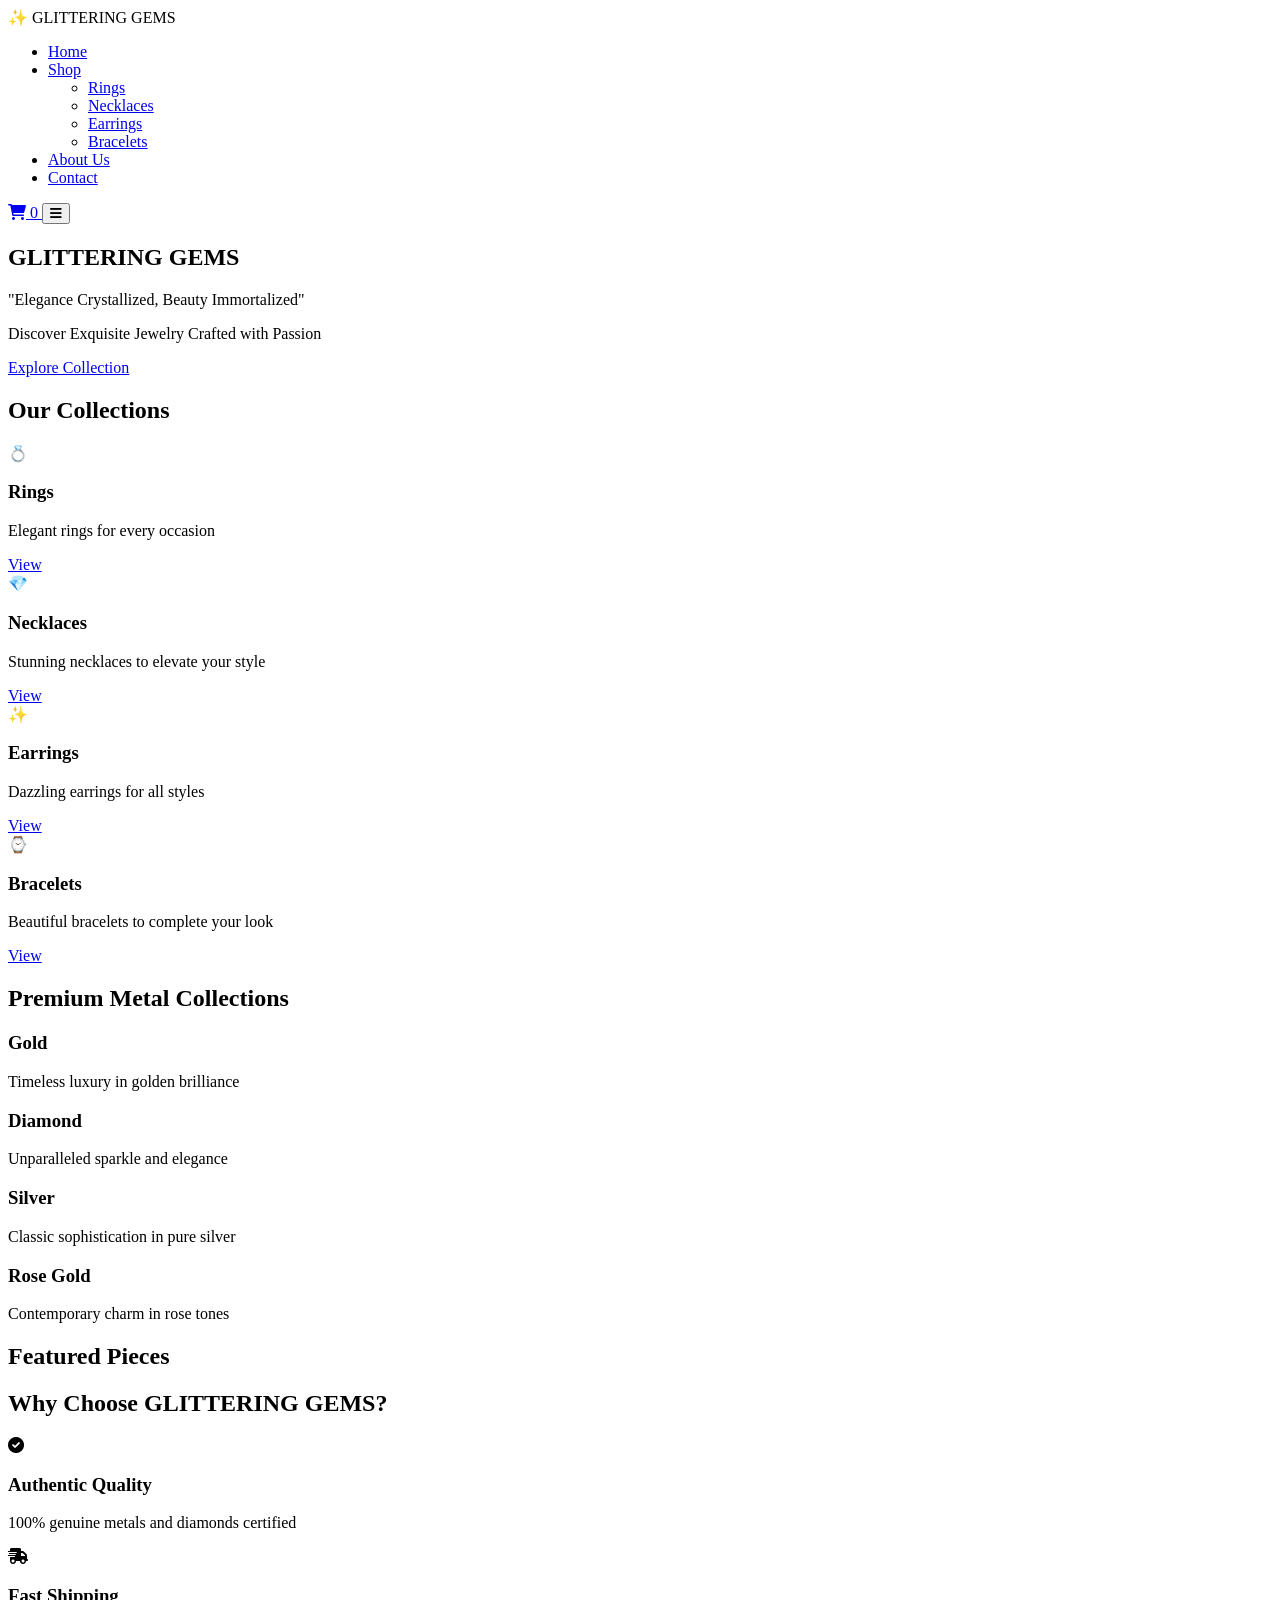
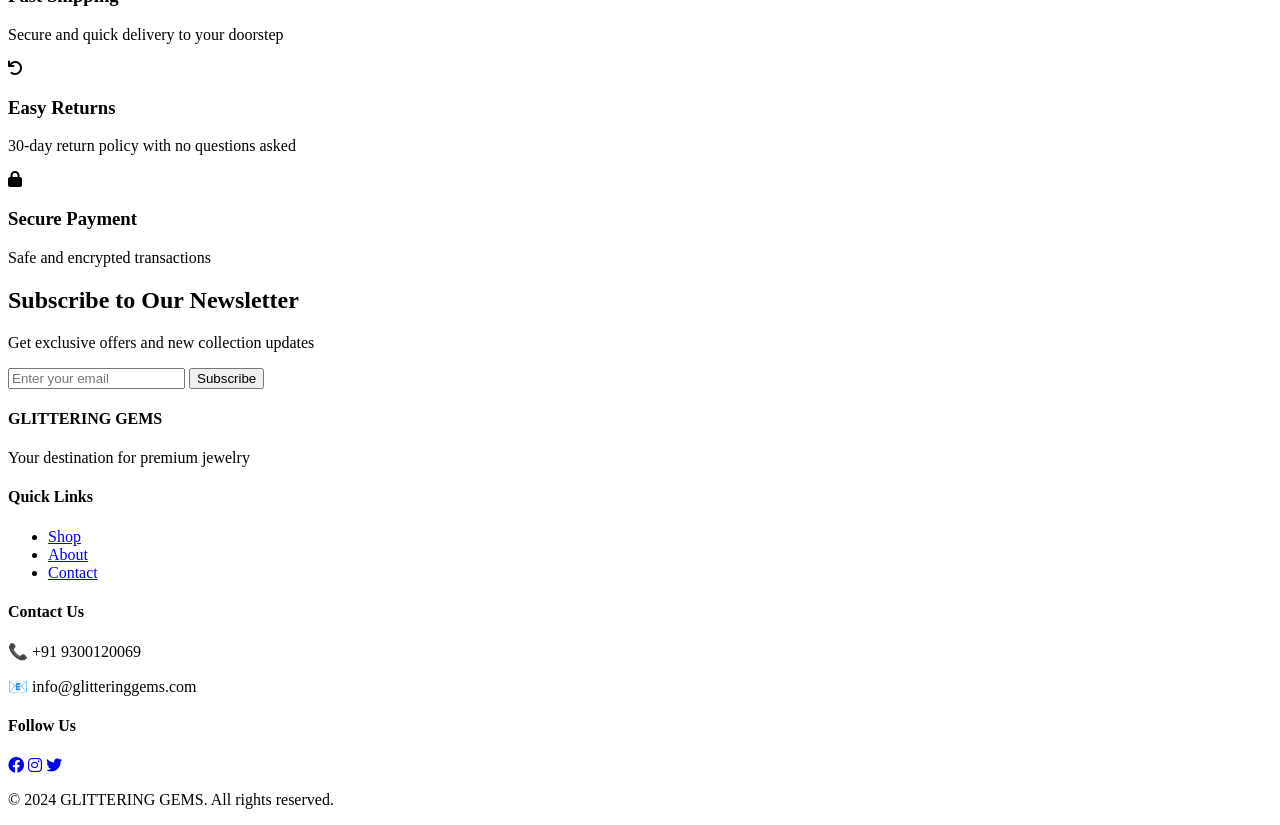
==== index.html @ 10659c9c "Create homepage with hero section and featured products" ====
<!DOCTYPE html>
<html lang="en">
<head>
    <meta charset="UTF-8">
    <meta name="viewport" content="width=device-width, initial-scale=1.0">
    <title>GLITTERING GEMS - Premium Jewelry Store</title>
    <link rel="stylesheet" href="styles.css">
    <link rel="stylesheet" href="https://cdnjs.cloudflare.com/ajax/libs/font-awesome/6.0.0/css/all.min.css">
</head>
<body>
    <!-- Navigation Bar -->
    <nav class="navbar">
        <div class="container">
            <div class="nav-wrapper">
                <div class="logo">
                    <span class="logo-icon">✨</span>
                    <span class="logo-text">GLITTERING GEMS</span>
                </div>
                <ul class="nav-menu">
                    <li><a href="index.html" class="active">Home</a></li>
                    <li class="dropdown">
                        <a href="#" class="dropdown-toggle">Shop</a>
                        <ul class="dropdown-menu">
                            <li><a href="products.html?category=rings">Rings</a></li>
                            <li><a href="products.html?category=necklaces">Necklaces</a></li>
                            <li><a href="products.html?category=earrings">Earrings</a></li>
                            <li><a href="products.html?category=bracelets">Bracelets</a></li>
                        </ul>
                    </li>
                    <li><a href="about.html">About Us</a></li>
                    <li><a href="contact.html">Contact</a></li>
                </ul>
                <div class="nav-icons">
                    <a href="cart.html" class="cart-icon">
                        <i class="fas fa-shopping-cart"></i>
                        <span class="cart-count">0</span>
                    </a>
                    <button class="menu-toggle" id="menuToggle">
                        <i class="fas fa-bars"></i>
                    </button>
                </div>
            </div>
        </div>
    </nav>

    <!-- Hero Section -->
    <section class="hero">
        <div class="hero-content">
            <h1>GLITTERING GEMS</h1>
            <p class="tagline">"Elegance Crystallized, Beauty Immortalized"</p>
            <p class="hero-description">Discover Exquisite Jewelry Crafted with Passion</p>
            <a href="products.html" class="btn btn-primary">Explore Collection</a>
        </div>
    </section>

    <!-- Categories Section -->
    <section class="categories">
        <div class="container">
            <h2>Our Collections</h2>
            <div class="category-grid">
                <div class="category-card">
                    <div class="category-icon">💍</div>
                    <h3>Rings</h3>
                    <p>Elegant rings for every occasion</p>
                    <a href="products.html?category=rings" class="btn btn-secondary">View</a>
                </div>
                <div class="category-card">
                    <div class="category-icon">💎</div>
                    <h3>Necklaces</h3>
                    <p>Stunning necklaces to elevate your style</p>
                    <a href="products.html?category=necklaces" class="btn btn-secondary">View</a>
                </div>
                <div class="category-card">
                    <div class="category-icon">✨</div>
                    <h3>Earrings</h3>
                    <p>Dazzling earrings for all styles</p>
                    <a href="products.html?category=earrings" class="btn btn-secondary">View</a>
                </div>
                <div class="category-card">
                    <div class="category-icon">⌚</div>
                    <h3>Bracelets</h3>
                    <p>Beautiful bracelets to complete your look</p>
                    <a href="products.html?category=bracelets" class="btn btn-secondary">View</a>
                </div>
            </div>
        </div>
    </section>

    <!-- Metals Section -->
    <section class="metals">
        <div class="container">
            <h2>Premium Metal Collections</h2>
            <div class="metals-grid">
                <div class="metal-card gold">
                    <h3>Gold</h3>
                    <p>Timeless luxury in golden brilliance</p>
                </div>
                <div class="metal-card diamond">
                    <h3>Diamond</h3>
                    <p>Unparalleled sparkle and elegance</p>
                </div>
                <div class="metal-card silver">
                    <h3>Silver</h3>
                    <p>Classic sophistication in pure silver</p>
                </div>
                <div class="metal-card rose-gold">
                    <h3>Rose Gold</h3>
                    <p>Contemporary charm in rose tones</p>
                </div>
            </div>
        </div>
    </section>

    <!-- Featured Products -->
    <section class="featured">
        <div class="container">
            <h2>Featured Pieces</h2>
            <div class="products-grid" id="featuredProducts">
                <!-- Will be populated by JavaScript -->
            </div>
        </div>
    </section>

    <!-- Features Section -->
    <section class="features">
        <div class="container">
            <h2>Why Choose GLITTERING GEMS?</h2>
            <div class="features-grid">
                <div class="feature-item">
                    <i class="fas fa-check-circle"></i>
                    <h3>Authentic Quality</h3>
                    <p>100% genuine metals and diamonds certified</p>
                </div>
                <div class="feature-item">
                    <i class="fas fa-shipping-fast"></i>
                    <h3>Fast Shipping</h3>
                    <p>Secure and quick delivery to your doorstep</p>
                </div>
                <div class="feature-item">
                    <i class="fas fa-undo"></i>
                    <h3>Easy Returns</h3>
                    <p>30-day return policy with no questions asked</p>
                </div>
                <div class="feature-item">
                    <i class="fas fa-lock"></i>
                    <h3>Secure Payment</h3>
                    <p>Safe and encrypted transactions</p>
                </div>
            </div>
        </div>
    </section>

    <!-- Newsletter Section -->
    <section class="newsletter">
        <div class="container">
            <h2>Subscribe to Our Newsletter</h2>
            <p>Get exclusive offers and new collection updates</p>
            <form class="newsletter-form" id="newsletterForm">
                <input type="email" placeholder="Enter your email" required>
                <button type="submit" class="btn btn-primary">Subscribe</button>
            </form>
        </div>
    </section>

    <!-- Footer -->
    <footer class="footer">
        <div class="container">
            <div class="footer-content">
                <div class="footer-section">
                    <h4>GLITTERING GEMS</h4>
                    <p>Your destination for premium jewelry</p>
                </div>
                <div class="footer-section">
                    <h4>Quick Links</h4>
                    <ul>
                        <li><a href="products.html">Shop</a></li>
                        <li><a href="about.html">About</a></li>
                        <li><a href="contact.html">Contact</a></li>
                    </ul>
                </div>
                <div class="footer-section">
                    <h4>Contact Us</h4>
                    <p>📞 +91 9300120069</p>
                    <p>📧 info@glitteringgems.com</p>
                </div>
                <div class="footer-section">
                    <h4>Follow Us</h4>
                    <div class="social-links">
                        <a href="#"><i class="fab fa-facebook"></i></a>
                        <a href="#"><i class="fab fa-instagram"></i></a>
                        <a href="#"><i class="fab fa-twitter"></i></a>
                    </div>
                </div>
            </div>
            <div class="footer-bottom">
                <p>&copy; 2024 GLITTERING GEMS. All rights reserved.</p>
            </div>
        </div>
    </footer>

    <script src="script.js"></script>
</body>
</html>
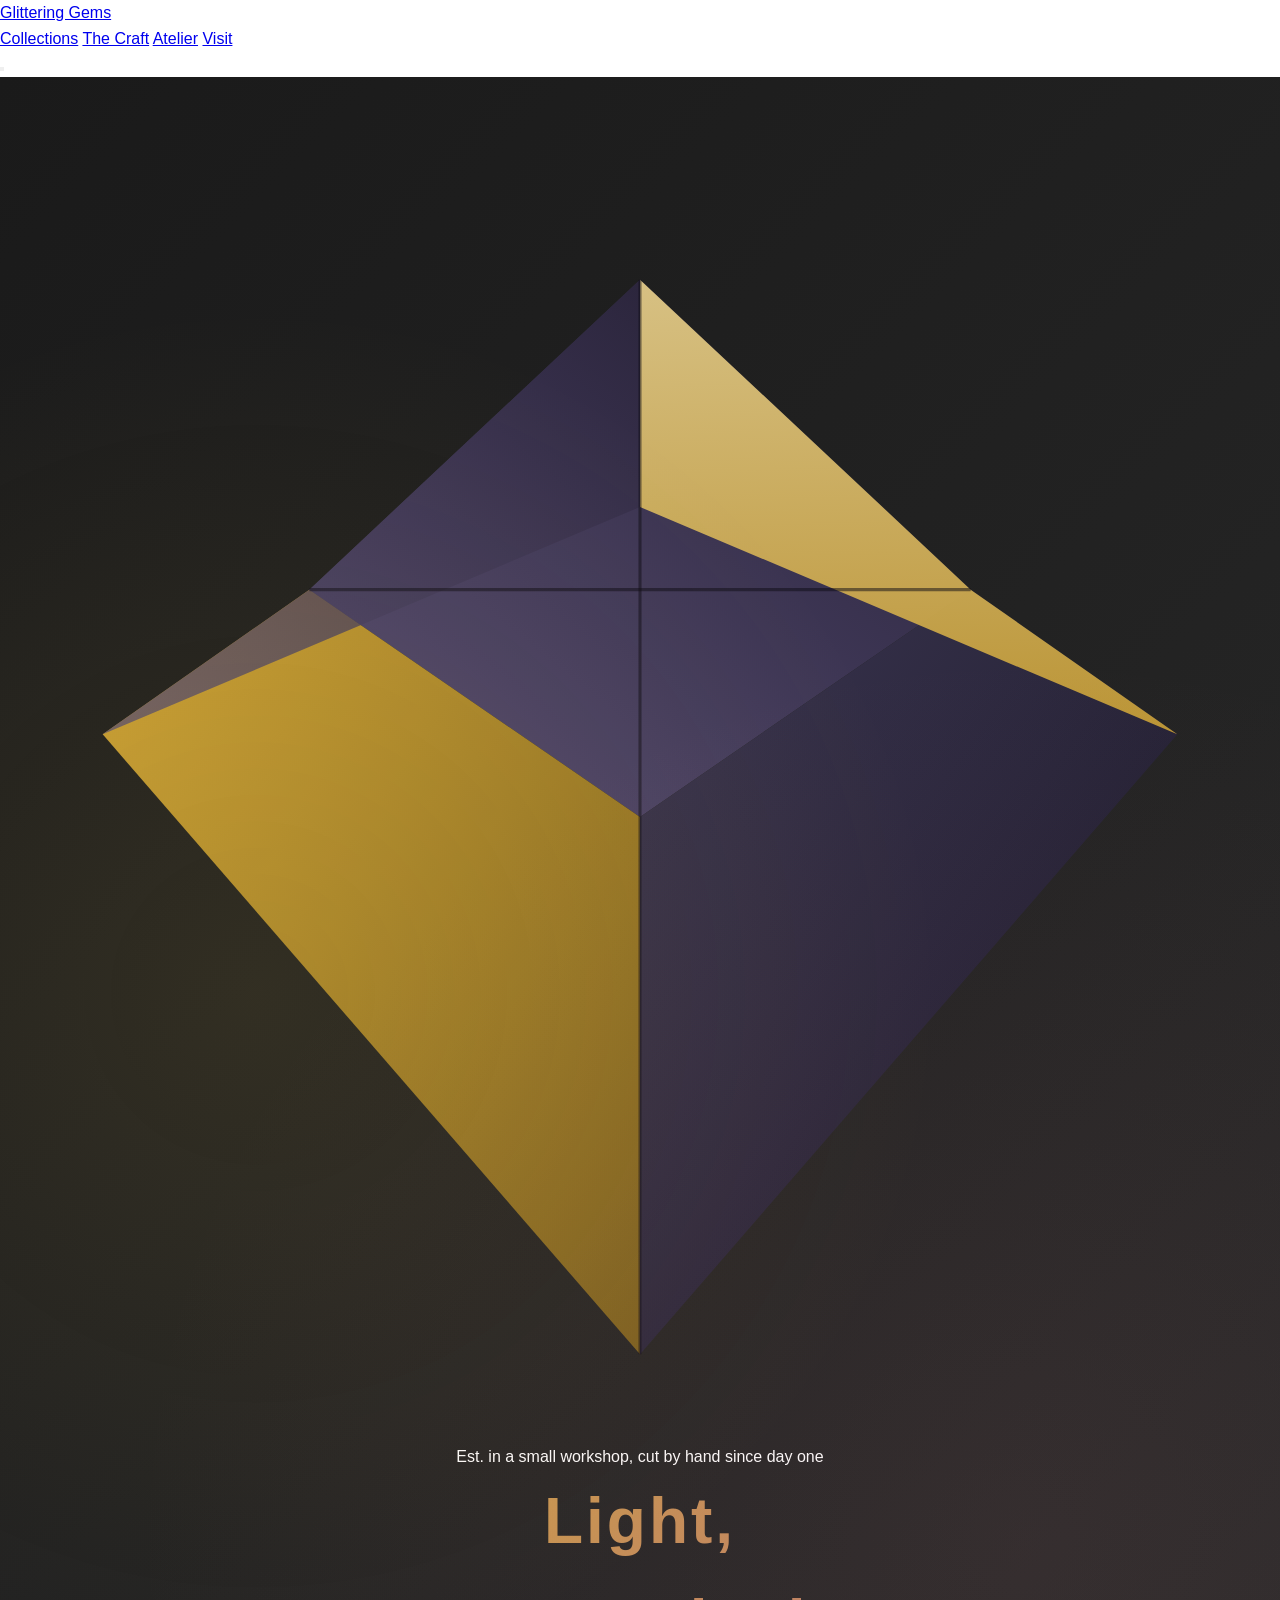
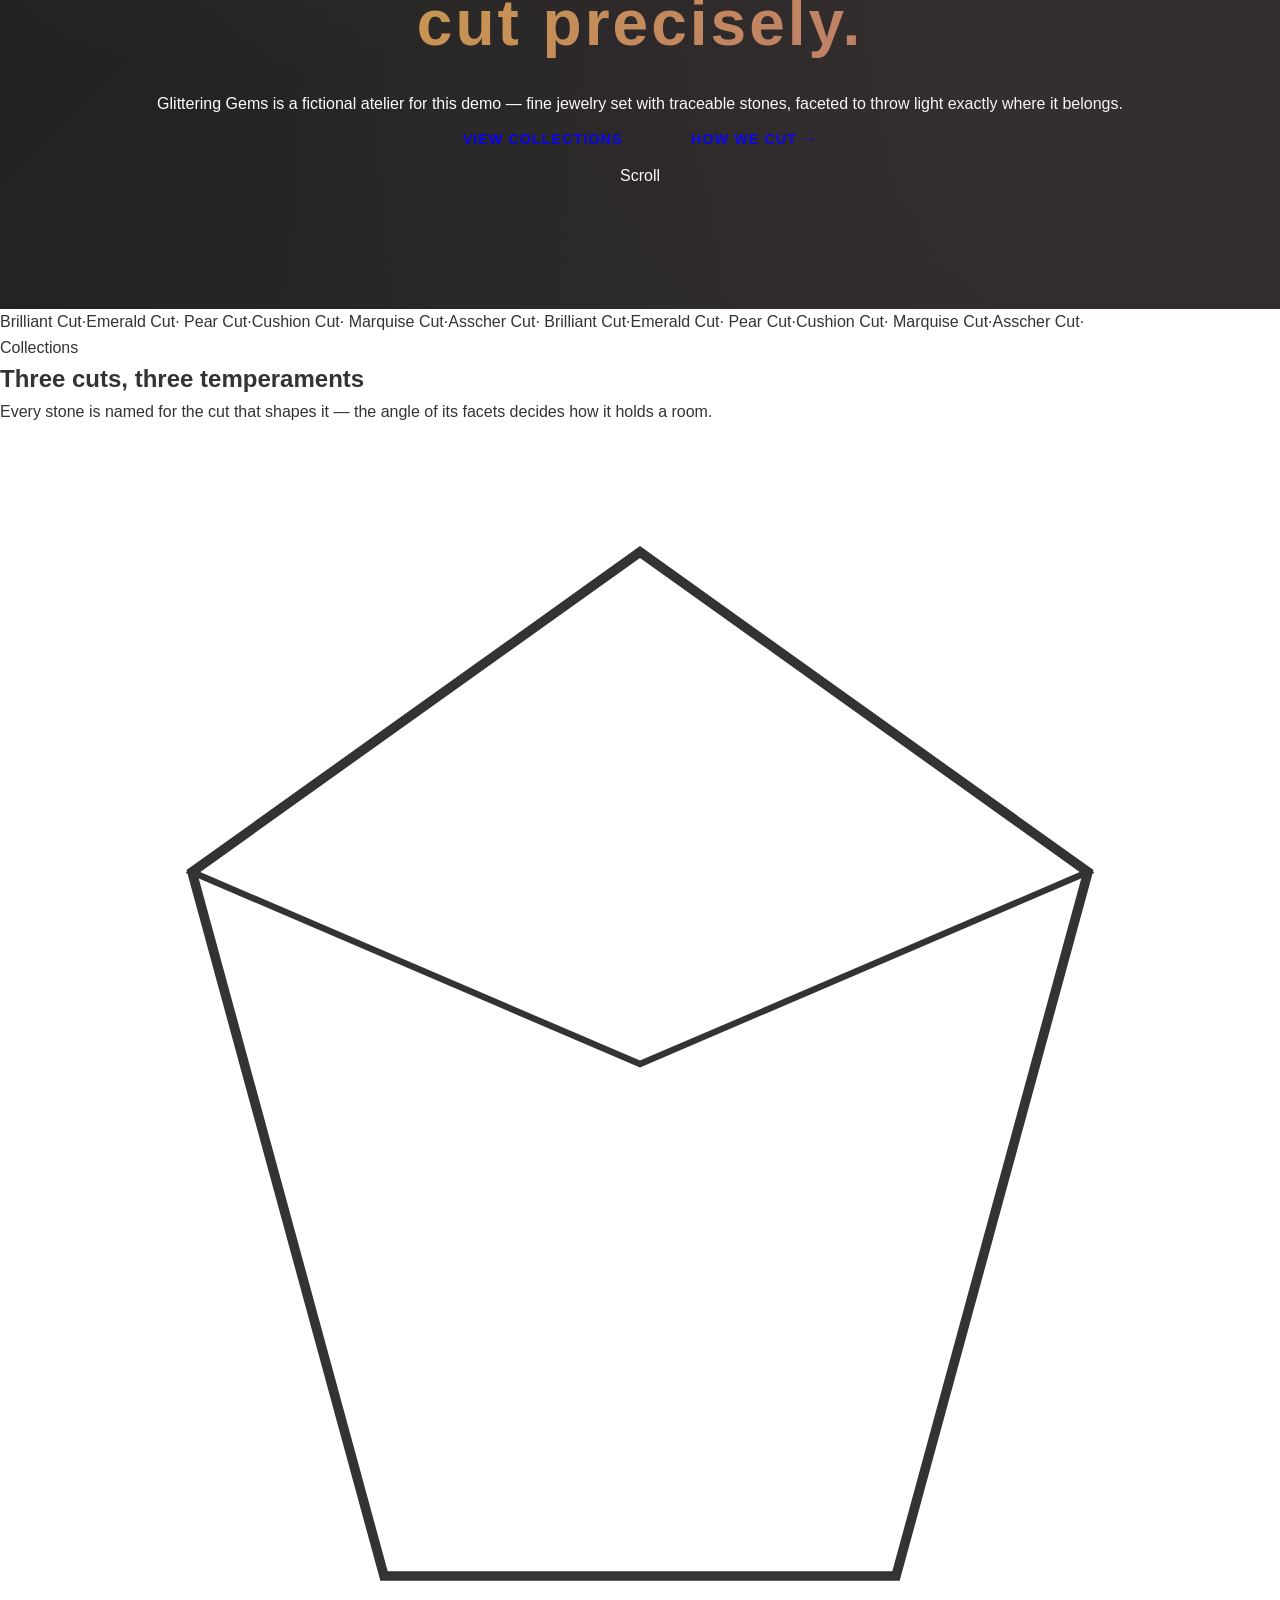
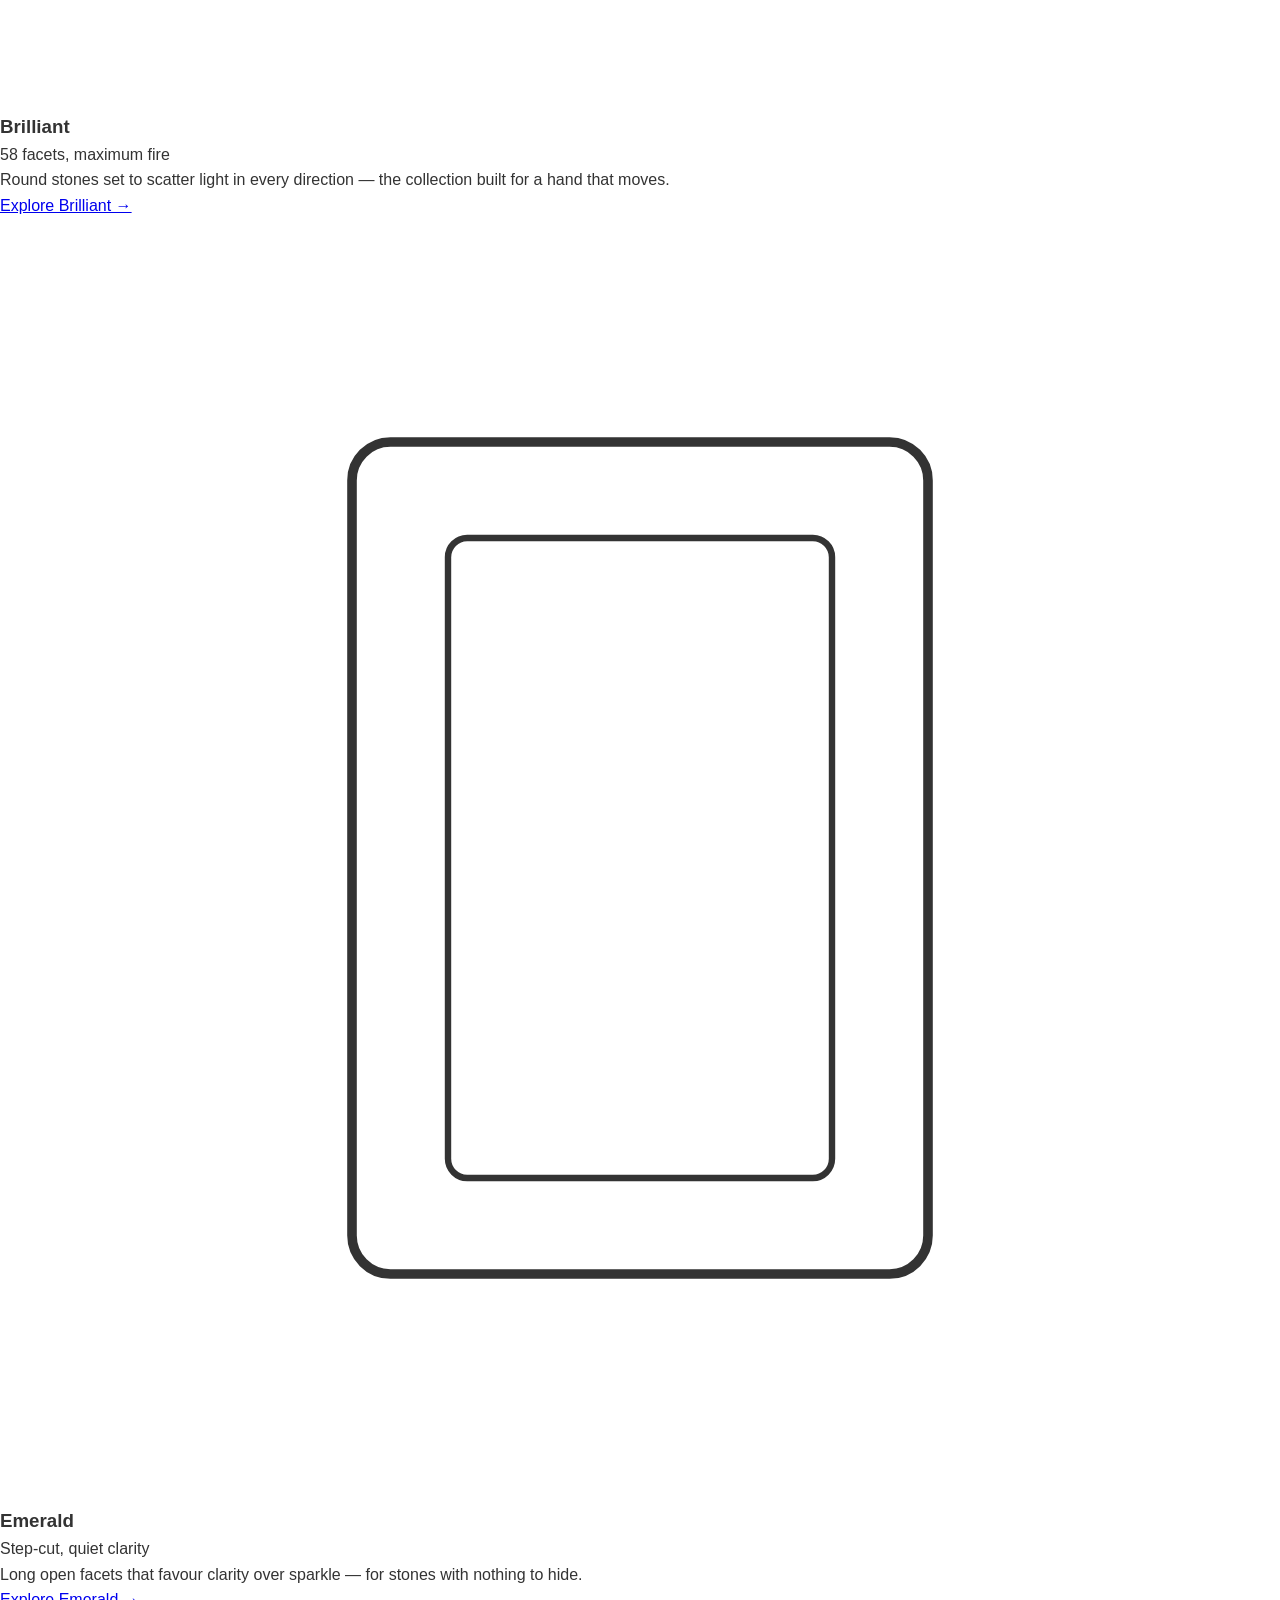
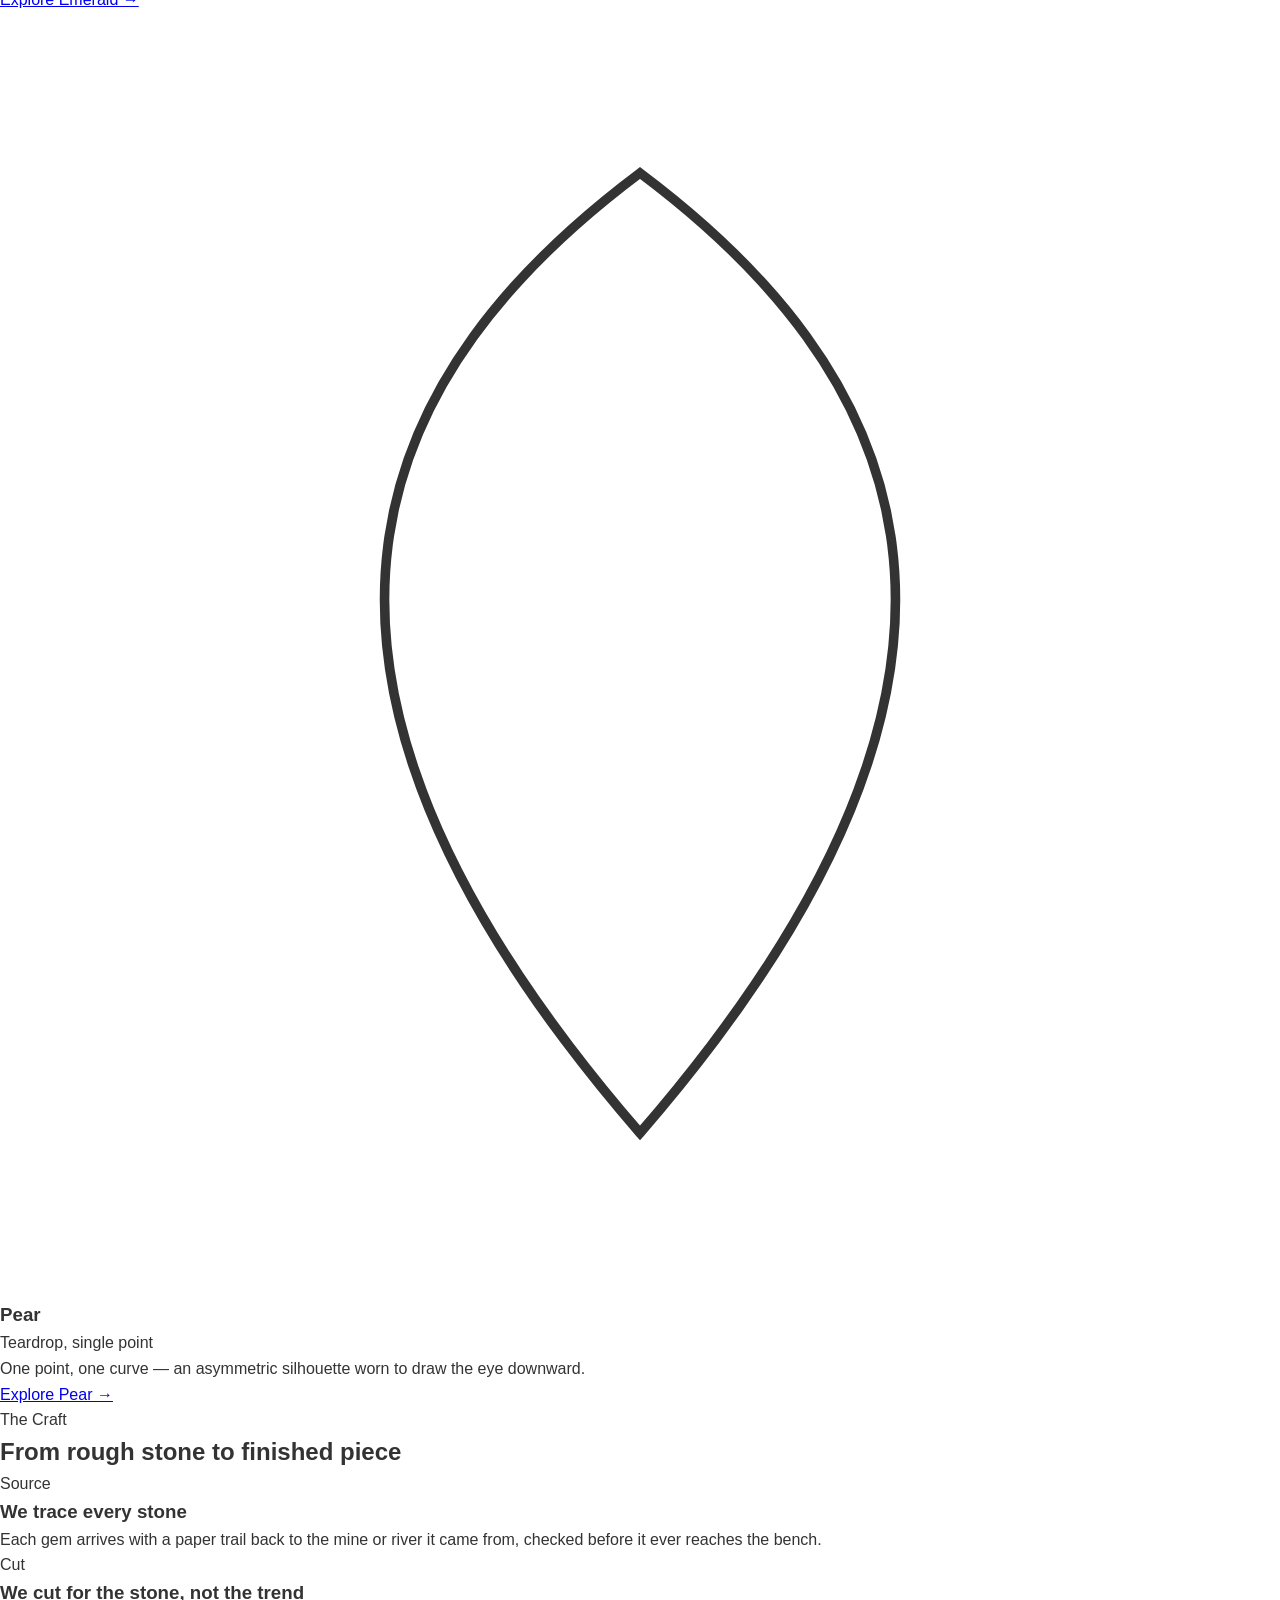
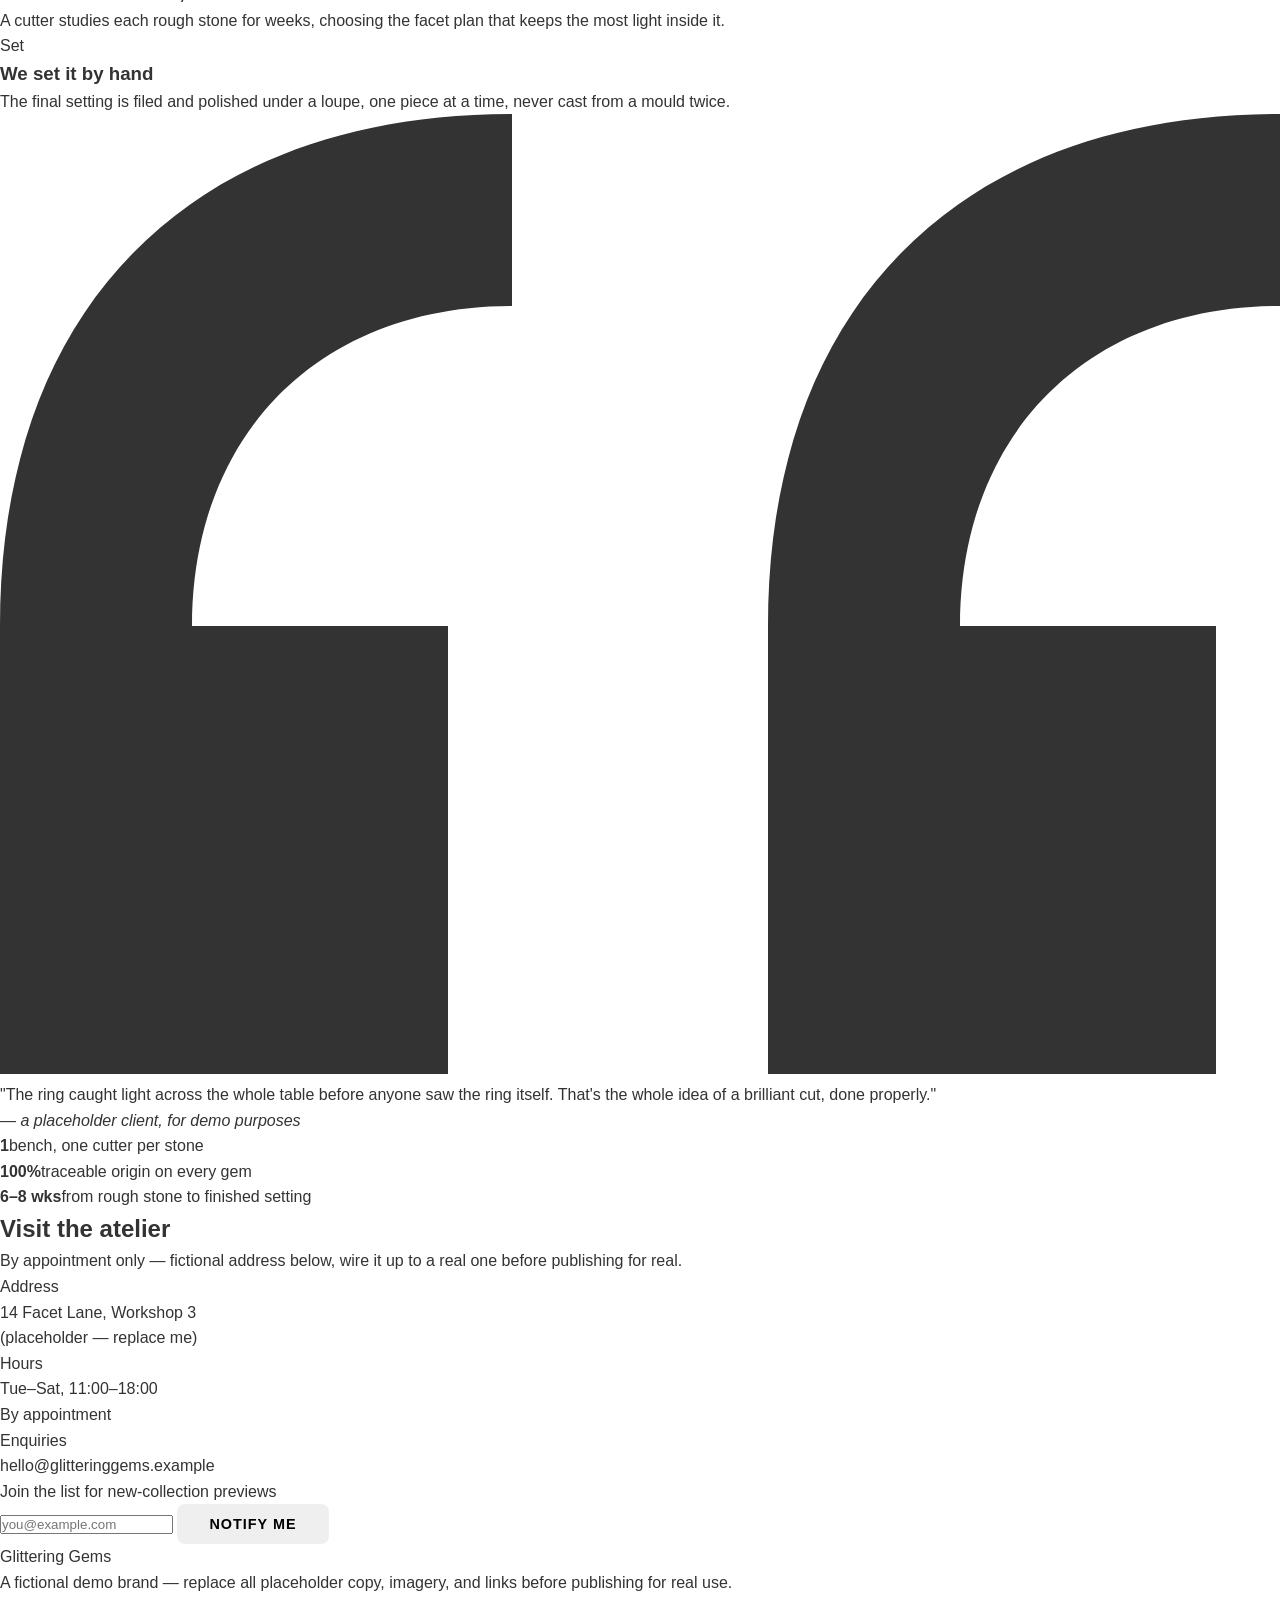
==== commit 66290de1: "Add Glittering Gems website files" ====
--- a/index.html
+++ b/index.html
@@ -1,203 +1,223 @@
 <!DOCTYPE html>
 <html lang="en">
 <head>
-    <meta charset="UTF-8">
-    <meta name="viewport" content="width=device-width, initial-scale=1.0">
-    <title>GLITTERING GEMS - Premium Jewelry Store</title>
-    <link rel="stylesheet" href="styles.css">
-    <link rel="stylesheet" href="https://cdnjs.cloudflare.com/ajax/libs/font-awesome/6.0.0/css/all.min.css">
+<meta charset="UTF-8">
+<meta name="viewport" content="width=device-width, initial-scale=1.0">
+<title>Glittering Gems — Fine Jewelry, Cut to Catch the Light</title>
+<meta name="description" content="Glittering Gems crafts fine jewelry from ethically sourced stones, cut and set by hand in small batches.">
+<link rel="preconnect" href="https://fonts.googleapis.com">
+<link rel="preconnect" href="https://fonts.gstatic.com" crossorigin>
+<link href="https://fonts.googleapis.com/css2?family=Cormorant+Garamond:ital,wght@0,400;0,500;0,600;1,400&family=Jost:wght@300;400;500;600&display=swap" rel="stylesheet">
+<link rel="stylesheet" href="styles.css">
 </head>
 <body>
-    <!-- Navigation Bar -->
-    <nav class="navbar">
-        <div class="container">
-            <div class="nav-wrapper">
-                <div class="logo">
-                    <span class="logo-icon">✨</span>
-                    <span class="logo-text">GLITTERING GEMS</span>
-                </div>
-                <ul class="nav-menu">
-                    <li><a href="index.html" class="active">Home</a></li>
-                    <li class="dropdown">
-                        <a href="#" class="dropdown-toggle">Shop</a>
-                        <ul class="dropdown-menu">
-                            <li><a href="products.html?category=rings">Rings</a></li>
-                            <li><a href="products.html?category=necklaces">Necklaces</a></li>
-                            <li><a href="products.html?category=earrings">Earrings</a></li>
-                            <li><a href="products.html?category=bracelets">Bracelets</a></li>
-                        </ul>
-                    </li>
-                    <li><a href="about.html">About Us</a></li>
-                    <li><a href="contact.html">Contact</a></li>
-                </ul>
-                <div class="nav-icons">
-                    <a href="cart.html" class="cart-icon">
-                        <i class="fas fa-shopping-cart"></i>
-                        <span class="cart-count">0</span>
-                    </a>
-                    <button class="menu-toggle" id="menuToggle">
-                        <i class="fas fa-bars"></i>
-                    </button>
-                </div>
-            </div>
-        </div>
+
+<div class="grain"></div>
+
+<header class="nav" id="nav">
+  <div class="nav-inner">
+    <a href="#top" class="wordmark">Glittering&nbsp;Gems</a>
+    <nav class="nav-links" aria-label="Primary">
+      <a href="#collections">Collections</a>
+      <a href="#craft">The Craft</a>
+      <a href="#atelier">Atelier</a>
+      <a href="#contact">Visit</a>
     </nav>
-
-    <!-- Hero Section -->
-    <section class="hero">
-        <div class="hero-content">
-            <h1>GLITTERING GEMS</h1>
-            <p class="tagline">"Elegance Crystallized, Beauty Immortalized"</p>
-            <p class="hero-description">Discover Exquisite Jewelry Crafted with Passion</p>
-            <a href="products.html" class="btn btn-primary">Explore Collection</a>
-        </div>
-    </section>
-
-    <!-- Categories Section -->
-    <section class="categories">
-        <div class="container">
-            <h2>Our Collections</h2>
-            <div class="category-grid">
-                <div class="category-card">
-                    <div class="category-icon">💍</div>
-                    <h3>Rings</h3>
-                    <p>Elegant rings for every occasion</p>
-                    <a href="products.html?category=rings" class="btn btn-secondary">View</a>
-                </div>
-                <div class="category-card">
-                    <div class="category-icon">💎</div>
-                    <h3>Necklaces</h3>
-                    <p>Stunning necklaces to elevate your style</p>
-                    <a href="products.html?category=necklaces" class="btn btn-secondary">View</a>
-                </div>
-                <div class="category-card">
-                    <div class="category-icon">✨</div>
-                    <h3>Earrings</h3>
-                    <p>Dazzling earrings for all styles</p>
-                    <a href="products.html?category=earrings" class="btn btn-secondary">View</a>
-                </div>
-                <div class="category-card">
-                    <div class="category-icon">⌚</div>
-                    <h3>Bracelets</h3>
-                    <p>Beautiful bracelets to complete your look</p>
-                    <a href="products.html?category=bracelets" class="btn btn-secondary">View</a>
-                </div>
-            </div>
-        </div>
-    </section>
-
-    <!-- Metals Section -->
-    <section class="metals">
-        <div class="container">
-            <h2>Premium Metal Collections</h2>
-            <div class="metals-grid">
-                <div class="metal-card gold">
-                    <h3>Gold</h3>
-                    <p>Timeless luxury in golden brilliance</p>
-                </div>
-                <div class="metal-card diamond">
-                    <h3>Diamond</h3>
-                    <p>Unparalleled sparkle and elegance</p>
-                </div>
-                <div class="metal-card silver">
-                    <h3>Silver</h3>
-                    <p>Classic sophistication in pure silver</p>
-                </div>
-                <div class="metal-card rose-gold">
-                    <h3>Rose Gold</h3>
-                    <p>Contemporary charm in rose tones</p>
-                </div>
-            </div>
-        </div>
-    </section>
-
-    <!-- Featured Products -->
-    <section class="featured">
-        <div class="container">
-            <h2>Featured Pieces</h2>
-            <div class="products-grid" id="featuredProducts">
-                <!-- Will be populated by JavaScript -->
-            </div>
-        </div>
-    </section>
-
-    <!-- Features Section -->
-    <section class="features">
-        <div class="container">
-            <h2>Why Choose GLITTERING GEMS?</h2>
-            <div class="features-grid">
-                <div class="feature-item">
-                    <i class="fas fa-check-circle"></i>
-                    <h3>Authentic Quality</h3>
-                    <p>100% genuine metals and diamonds certified</p>
-                </div>
-                <div class="feature-item">
-                    <i class="fas fa-shipping-fast"></i>
-                    <h3>Fast Shipping</h3>
-                    <p>Secure and quick delivery to your doorstep</p>
-                </div>
-                <div class="feature-item">
-                    <i class="fas fa-undo"></i>
-                    <h3>Easy Returns</h3>
-                    <p>30-day return policy with no questions asked</p>
-                </div>
-                <div class="feature-item">
-                    <i class="fas fa-lock"></i>
-                    <h3>Secure Payment</h3>
-                    <p>Safe and encrypted transactions</p>
-                </div>
-            </div>
-        </div>
-    </section>
-
-    <!-- Newsletter Section -->
-    <section class="newsletter">
-        <div class="container">
-            <h2>Subscribe to Our Newsletter</h2>
-            <p>Get exclusive offers and new collection updates</p>
-            <form class="newsletter-form" id="newsletterForm">
-                <input type="email" placeholder="Enter your email" required>
-                <button type="submit" class="btn btn-primary">Subscribe</button>
-            </form>
-        </div>
-    </section>
-
-    <!-- Footer -->
-    <footer class="footer">
-        <div class="container">
-            <div class="footer-content">
-                <div class="footer-section">
-                    <h4>GLITTERING GEMS</h4>
-                    <p>Your destination for premium jewelry</p>
-                </div>
-                <div class="footer-section">
-                    <h4>Quick Links</h4>
-                    <ul>
-                        <li><a href="products.html">Shop</a></li>
-                        <li><a href="about.html">About</a></li>
-                        <li><a href="contact.html">Contact</a></li>
-                    </ul>
-                </div>
-                <div class="footer-section">
-                    <h4>Contact Us</h4>
-                    <p>📞 +91 9300120069</p>
-                    <p>📧 info@glitteringgems.com</p>
-                </div>
-                <div class="footer-section">
-                    <h4>Follow Us</h4>
-                    <div class="social-links">
-                        <a href="#"><i class="fab fa-facebook"></i></a>
-                        <a href="#"><i class="fab fa-instagram"></i></a>
-                        <a href="#"><i class="fab fa-twitter"></i></a>
-                    </div>
-                </div>
-            </div>
-            <div class="footer-bottom">
-                <p>&copy; 2024 GLITTERING GEMS. All rights reserved.</p>
-            </div>
-        </div>
-    </footer>
-
-    <script src="script.js"></script>
+    <button class="nav-toggle" id="navToggle" aria-label="Open menu" aria-expanded="false">
+      <span></span><span></span><span></span>
+    </button>
+  </div>
+</header>
+
+<main id="top">
+
+  <!-- HERO -->
+  <section class="hero">
+    <div class="hero-facets" aria-hidden="true">
+      <svg id="gemSvg" viewBox="0 0 600 600" xmlns="http://www.w3.org/2000/svg">
+        <defs>
+          <linearGradient id="faceA" x1="0%" y1="0%" x2="100%" y2="100%">
+            <stop offset="0%" stop-color="#3a3550"/>
+            <stop offset="100%" stop-color="#1a1726"/>
+          </linearGradient>
+          <linearGradient id="faceB" x1="0%" y1="0%" x2="100%" y2="100%">
+            <stop offset="0%" stop-color="#CBA135"/>
+            <stop offset="100%" stop-color="#7a5f1e"/>
+          </linearGradient>
+          <linearGradient id="faceC" x1="0%" y1="100%" x2="100%" y2="0%">
+            <stop offset="0%" stop-color="#544b73"/>
+            <stop offset="100%" stop-color="#292339"/>
+          </linearGradient>
+          <linearGradient id="faceD" x1="0%" y1="0%" x2="0%" y2="100%">
+            <stop offset="0%" stop-color="#e9d18a"/>
+            <stop offset="100%" stop-color="#CBA135"/>
+          </linearGradient>
+        </defs>
+        <g id="gemGroup">
+          <polygon points="300,40 460,190 300,300 140,190" fill="url(#faceC)" />
+          <polygon points="460,190 560,260 300,560 300,300" fill="url(#faceA)" />
+          <polygon points="140,190 40,260 300,560 300,300" fill="url(#faceB)" />
+          <polygon points="300,40 460,190 560,260 300,150" fill="url(#faceD)" opacity="0.9"/>
+          <polygon points="300,40 140,190 40,260 300,150" fill="url(#faceC)" opacity="0.75"/>
+          <line x1="300" y1="40" x2="300" y2="560" stroke="#0d0b14" stroke-width="1.5" opacity="0.5"/>
+          <line x1="140" y1="190" x2="460" y2="190" stroke="#0d0b14" stroke-width="1.5" opacity="0.5"/>
+        </g>
+        <polygon id="glint" points="300,40 340,150 300,180 265,150" fill="#fff" opacity="0" />
+      </svg>
+    </div>
+
+    <div class="hero-copy">
+      <p class="eyebrow">Est. in a small workshop, cut by hand since day one</p>
+      <h1>Light,<br>cut&nbsp;precisely.</h1>
+      <p class="hero-sub">Glittering Gems is a fictional atelier for this demo — fine jewelry set with traceable stones, faceted to throw light exactly where it belongs.</p>
+      <div class="hero-cta">
+        <a class="btn btn-gold" href="#collections">View collections</a>
+        <a class="btn btn-ghost" href="#craft">How we cut →</a>
+      </div>
+    </div>
+    <div class="scroll-cue" aria-hidden="true"><span></span>Scroll</div>
+  </section>
+
+  <!-- MARQUEE STRIP -->
+  <div class="marquee" aria-hidden="true">
+    <div class="marquee-track">
+      <span>Brilliant Cut</span><span>·</span><span>Emerald Cut</span><span>·</span>
+      <span>Pear Cut</span><span>·</span><span>Cushion Cut</span><span>·</span>
+      <span>Marquise Cut</span><span>·</span><span>Asscher Cut</span><span>·</span>
+      <span>Brilliant Cut</span><span>·</span><span>Emerald Cut</span><span>·</span>
+      <span>Pear Cut</span><span>·</span><span>Cushion Cut</span><span>·</span>
+      <span>Marquise Cut</span><span>·</span><span>Asscher Cut</span><span>·</span>
+    </div>
+  </div>
+
+  <!-- COLLECTIONS -->
+  <section class="collections" id="collections">
+    <div class="section-head reveal">
+      <p class="eyebrow">Collections</p>
+      <h2>Three cuts, three temperaments</h2>
+      <p class="section-lede">Every stone is named for the cut that shapes it — the angle of its facets decides how it holds a room.</p>
+    </div>
+
+    <div class="cards">
+      <article class="card reveal">
+        <div class="card-visual">
+          <svg viewBox="0 0 200 200" aria-hidden="true"><polygon points="100,20 170,70 140,180 60,180 30,70" fill="none" stroke="currentColor" stroke-width="1.5"/><polygon points="100,20 170,70 100,100 30,70" fill="none" stroke="currentColor" stroke-width="1"/></svg>
+        </div>
+        <h3>Brilliant</h3>
+        <p class="card-tag">58 facets, maximum fire</p>
+        <p>Round stones set to scatter light in every direction — the collection built for a hand that moves.</p>
+        <a class="card-link" href="#">Explore Brilliant →</a>
+      </article>
+
+      <article class="card reveal">
+        <div class="card-visual">
+          <svg viewBox="0 0 200 200" aria-hidden="true"><rect x="55" y="35" width="90" height="130" rx="6" fill="none" stroke="currentColor" stroke-width="1.5"/><rect x="70" y="50" width="60" height="100" rx="3" fill="none" stroke="currentColor" stroke-width="1"/></svg>
+        </div>
+        <h3>Emerald</h3>
+        <p class="card-tag">Step-cut, quiet clarity</p>
+        <p>Long open facets that favour clarity over sparkle — for stones with nothing to hide.</p>
+        <a class="card-link" href="#">Explore Emerald →</a>
+      </article>
+
+      <article class="card reveal">
+        <div class="card-visual">
+          <svg viewBox="0 0 200 200" aria-hidden="true"><path d="M100 25 C140 55, 165 100, 100 175 C35 100, 60 55, 100 25 Z" fill="none" stroke="currentColor" stroke-width="1.5"/></svg>
+        </div>
+        <h3>Pear</h3>
+        <p class="card-tag">Teardrop, single point</p>
+        <p>One point, one curve — an asymmetric silhouette worn to draw the eye downward.</p>
+        <a class="card-link" href="#">Explore Pear →</a>
+      </article>
+    </div>
+  </section>
+
+  <!-- CRAFT / PROCESS -->
+  <section class="craft" id="craft">
+    <div class="section-head reveal">
+      <p class="eyebrow">The Craft</p>
+      <h2>From rough stone to finished piece</h2>
+    </div>
+
+    <ol class="process">
+      <li class="reveal">
+        <span class="process-index">Source</span>
+        <h3>We trace every stone</h3>
+        <p>Each gem arrives with a paper trail back to the mine or river it came from, checked before it ever reaches the bench.</p>
+      </li>
+      <li class="reveal">
+        <span class="process-index">Cut</span>
+        <h3>We cut for the stone, not the trend</h3>
+        <p>A cutter studies each rough stone for weeks, choosing the facet plan that keeps the most light inside it.</p>
+      </li>
+      <li class="reveal">
+        <span class="process-index">Set</span>
+        <h3>We set it by hand</h3>
+        <p>The final setting is filed and polished under a loupe, one piece at a time, never cast from a mould twice.</p>
+      </li>
+    </ol>
+  </section>
+
+  <!-- ATELIER / TESTIMONIAL -->
+  <section class="atelier" id="atelier">
+    <div class="atelier-grid">
+      <div class="atelier-quote reveal">
+        <svg class="quote-mark" viewBox="0 0 40 30" aria-hidden="true"><path d="M0 30V16C0 6 6 0 16 0V6C10 6 6 10 6 16H14V30H0ZM24 30V16C24 6 30 0 40 0V6C34 6 30 10 30 16H38V30H24Z" fill="currentColor"/></svg>
+        <p>"The ring caught light across the whole table before anyone saw the ring itself. That's the whole idea of a brilliant cut, done properly."</p>
+        <cite>— a placeholder client, for demo purposes</cite>
+      </div>
+      <div class="atelier-stats reveal">
+        <div><strong>1</strong><span>bench, one cutter per stone</span></div>
+        <div><strong>100%</strong><span>traceable origin on every gem</span></div>
+        <div><strong>6–8 wks</strong><span>from rough stone to finished setting</span></div>
+      </div>
+    </div>
+  </section>
+
+  <!-- NEWSLETTER / CONTACT -->
+  <section class="contact" id="contact">
+    <div class="contact-inner reveal">
+      <h2>Visit the atelier</h2>
+      <p>By appointment only — fictional address below, wire it up to a real one before publishing for real.</p>
+      <div class="contact-details">
+        <div>
+          <span class="label">Address</span>
+          <p>14 Facet Lane, Workshop&nbsp;3<br>(placeholder — replace me)</p>
+        </div>
+        <div>
+          <span class="label">Hours</span>
+          <p>Tue–Sat, 11:00–18:00<br>By appointment</p>
+        </div>
+        <div>
+          <span class="label">Enquiries</span>
+          <p>hello@glitteringgems.example</p>
+        </div>
+      </div>
+
+      <form class="signup" id="signupForm">
+        <label for="email">Join the list for new-collection previews</label>
+        <div class="signup-row">
+          <input type="email" id="email" name="email" placeholder="you@example.com" required>
+          <button type="submit" class="btn btn-gold">Notify me</button>
+        </div>
+        <p class="signup-note" id="signupNote" role="status"></p>
+      </form>
+    </div>
+  </section>
+
+</main>
+
+<footer class="site-footer">
+  <div class="footer-inner">
+    <span class="wordmark small">Glittering&nbsp;Gems</span>
+    <p>A fictional demo brand — replace all placeholder copy, imagery, and links before publishing for real use.</p>
+    <div class="footer-links">
+      <a href="#collections">Collections</a>
+      <a href="#craft">Craft</a>
+      <a href="#contact">Visit</a>
+    </div>
+  </div>
+</footer>
+
+<script src="script.js"></script>
 </body>
 </html>
--- a/styles.css
+++ b/styles.css
@@ -0,0 +1,776 @@
+/* ==========================================
+   GLITTERING GEMS - Premium CSS Styling
+   ========================================== */
+
+* {
+    margin: 0;
+    padding: 0;
+    box-sizing: border-box;
+}
+
+:root {
+    --primary-color: #d4af37;
+    --secondary-color: #1a1a1a;
+    --text-color: #333;
+    --light-bg: #f9f7f4;
+    --white: #ffffff;
+    --rose-gold: #b76e79;
+    --silver: #c0c0c0;
+    --gold: #ffd700;
+    --diamond: #e8e8e8;
+    --shadow: 0 10px 30px rgba(0, 0, 0, 0.1);
+    --transition: all 0.3s ease;
+}
+
+html {
+    scroll-behavior: smooth;
+}
+
+body {
+    font-family: 'Segoe UI', Tahoma, Geneva, Verdana, sans-serif;
+    color: var(--text-color);
+    line-height: 1.6;
+    background-color: var(--white);
+}
+
+.container {
+    max-width: 1200px;
+    margin: 0 auto;
+    padding: 0 20px;
+}
+
+/* ==========================================
+   NAVIGATION BAR
+   ========================================== */
+
+.navbar {
+    background-color: var(--white);
+    box-shadow: var(--shadow);
+    position: sticky;
+    top: 0;
+    z-index: 1000;
+}
+
+.nav-wrapper {
+    display: flex;
+    justify-content: space-between;
+    align-items: center;
+    padding: 1rem 0;
+}
+
+.logo {
+    display: flex;
+    align-items: center;
+    gap: 0.5rem;
+    font-size: 1.5rem;
+    font-weight: bold;
+    color: var(--primary-color);
+}
+
+.logo-icon {
+    font-size: 2rem;
+}
+
+.logo-text {
+    letter-spacing: 2px;
+    background: linear-gradient(135deg, var(--primary-color), var(--rose-gold));
+    -webkit-background-clip: text;
+    -webkit-text-fill-color: transparent;
+    background-clip: text;
+}
+
+.nav-menu {
+    display: flex;
+    list-style: none;
+    gap: 2rem;
+}
+
+.nav-menu a {
+    text-decoration: none;
+    color: var(--text-color);
+    font-weight: 500;
+    position: relative;
+    transition: var(--transition);
+}
+
+.nav-menu a:hover,
+.nav-menu a.active {
+    color: var(--primary-color);
+}
+
+.nav-menu a::after {
+    content: '';
+    position: absolute;
+    bottom: -5px;
+    left: 0;
+    width: 0;
+    height: 2px;
+    background-color: var(--primary-color);
+    transition: var(--transition);
+}
+
+.nav-menu a:hover::after,
+.nav-menu a.active::after {
+    width: 100%;
+}
+
+.dropdown {
+    position: relative;
+}
+
+.dropdown-menu {
+    position: absolute;
+    top: 100%;
+    left: 0;
+    background-color: var(--white);
+    list-style: none;
+    box-shadow: var(--shadow);
+    border-radius: 0.5rem;
+    overflow: hidden;
+    min-width: 200px;
+    opacity: 0;
+    visibility: hidden;
+    transform: translateY(-10px);
+    transition: var(--transition);
+}
+
+.dropdown:hover .dropdown-menu {
+    opacity: 1;
+    visibility: visible;
+    transform: translateY(0);
+}
+
+.dropdown-menu li a {
+    display: block;
+    padding: 0.75rem 1.5rem;
+    color: var(--text-color);
+}
+
+.dropdown-menu li a:hover {
+    background-color: var(--light-bg);
+    color: var(--primary-color);
+}
+
+.nav-icons {
+    display: flex;
+    align-items: center;
+    gap: 1.5rem;
+}
+
+.cart-icon {
+    position: relative;
+    font-size: 1.5rem;
+    color: var(--text-color);
+    text-decoration: none;
+    transition: var(--transition);
+}
+
+.cart-icon:hover {
+    color: var(--primary-color);
+}
+
+.cart-count {
+    position: absolute;
+    top: -8px;
+    right: -8px;
+    background-color: var(--rose-gold);
+    color: var(--white);
+    border-radius: 50%;
+    width: 20px;
+    height: 20px;
+    display: flex;
+    align-items: center;
+    justify-content: center;
+    font-size: 0.75rem;
+    font-weight: bold;
+}
+
+.menu-toggle {
+    display: none;
+    background: none;
+    border: none;
+    font-size: 1.5rem;
+    cursor: pointer;
+    color: var(--text-color);
+}
+
+/* ==========================================
+   HERO SECTION
+   ========================================== */
+
+.hero {
+    background: linear-gradient(135deg, var(--secondary-color), #2a2a2a);
+    color: var(--white);
+    padding: 120px 20px;
+    text-align: center;
+    position: relative;
+    overflow: hidden;
+}
+
+.hero::before {
+    content: '';
+    position: absolute;
+    top: 0;
+    left: 0;
+    right: 0;
+    bottom: 0;
+    background: radial-gradient(circle at 20% 50%, rgba(212, 175, 55, 0.1) 0%, transparent 50%),
+                radial-gradient(circle at 80% 80%, rgba(183, 110, 121, 0.1) 0%, transparent 50%);
+    pointer-events: none;
+}
+
+.hero-content {
+    position: relative;
+    z-index: 1;
+}
+
+.hero h1 {
+    font-size: 4rem;
+    font-weight: 800;
+    letter-spacing: 3px;
+    margin-bottom: 1rem;
+    background: linear-gradient(135deg, var(--primary-color), var(--rose-gold));
+    -webkit-background-clip: text;
+    -webkit-text-fill-color: transparent;
+    background-clip: text;
+}
+
+.tagline {
+    font-size: 1.5rem;
+    font-style: italic;
+    color: var(--primary-color);
+    margin-bottom: 0.5rem;
+    letter-spacing: 1px;
+}
+
+.hero-description {
+    font-size: 1.2rem;
+    margin-bottom: 2rem;
+    color: #ddd;
+}
+
+/* ==========================================
+   BUTTONS
+   ========================================== */
+
+.btn {
+    display: inline-block;
+    padding: 0.75rem 2rem;
+    border: none;
+    border-radius: 0.5rem;
+    text-decoration: none;
+    font-weight: 600;
+    cursor: pointer;
+    transition: var(--transition);
+    text-transform: uppercase;
+    letter-spacing: 1px;
+    font-size: 0.9rem;
+}
+
+.btn-primary {
+    background: linear-gradient(135deg, var(--primary-color), var(--rose-gold));
+    color: var(--secondary-color);
+}
+
+.btn-primary:hover {
+    transform: translateY(-3px);
+    box-shadow: 0 15px 40px rgba(212, 175, 55, 0.3);
+}
+
+.btn-secondary {
+    background-color: var(--light-bg);
+    color: var(--primary-color);
+    border: 2px solid var(--primary-color);
+}
+
+.btn-secondary:hover {
+    background-color: var(--primary-color);
+    color: var(--secondary-color);
+}
+
+/* ==========================================
+   CATEGORIES SECTION
+   ========================================== */
+
+.categories,
+.metals,
+.featured,
+.features {
+    padding: 80px 20px;
+}
+
+.categories h2,
+.metals h2,
+.featured h2,
+.features h2 {
+    font-size: 2.5rem;
+    text-align: center;
+    margin-bottom: 3rem;
+    color: var(--secondary-color);
+    position: relative;
+    padding-bottom: 1rem;
+}
+
+.categories h2::after,
+.metals h2::after,
+.featured h2::after,
+.features h2::after {
+    content: '';
+    position: absolute;
+    bottom: 0;
+    left: 50%;
+    transform: translateX(-50%);
+    width: 100px;
+    height: 3px;
+    background: linear-gradient(135deg, var(--primary-color), var(--rose-gold));
+    border-radius: 2px;
+}
+
+.category-grid,
+.metals-grid,
+.products-grid,
+.features-grid {
+    display: grid;
+    grid-template-columns: repeat(auto-fit, minmax(250px, 1fr));
+    gap: 2rem;
+}
+
+.category-card {
+    background: var(--light-bg);
+    padding: 2rem;
+    border-radius: 1rem;
+    text-align: center;
+    transition: var(--transition);
+    border: 2px solid transparent;
+}
+
+.category-card:hover {
+    transform: translateY(-10px);
+    border-color: var(--primary-color);
+    box-shadow: var(--shadow);
+}
+
+.category-icon {
+    font-size: 3rem;
+    margin-bottom: 1rem;
+}
+
+.category-card h3 {
+    font-size: 1.5rem;
+    margin-bottom: 0.5rem;
+    color: var(--secondary-color);
+}
+
+.category-card p {
+    color: #666;
+    margin-bottom: 1.5rem;
+}
+
+/* ==========================================
+   METALS SECTION
+   ========================================== */
+
+.metals {
+    background: linear-gradient(135deg, #fafafa, #f0f0f0);
+}
+
+.metal-card {
+    padding: 3rem 2rem;
+    border-radius: 1rem;
+    text-align: center;
+    color: var(--white);
+    font-weight: 600;
+    transition: var(--transition);
+    cursor: pointer;
+}
+
+.metal-card h3 {
+    font-size: 1.5rem;
+    margin-bottom: 0.5rem;
+}
+
+.metal-card:hover {
+    transform: scale(1.05);
+    box-shadow: 0 20px 50px rgba(0, 0, 0, 0.15);
+}
+
+.metal-card.gold {
+    background: linear-gradient(135deg, #ffd700, #d4af37);
+}
+
+.metal-card.diamond {
+    background: linear-gradient(135deg, #e8e8e8, #b0b0b0);
+    color: var(--secondary-color);
+}
+
+.metal-card.silver {
+    background: linear-gradient(135deg, #c0c0c0, #a8a8a8);
+}
+
+.metal-card.rose-gold {
+    background: linear-gradient(135deg, #b76e79, #8b4d56);
+}
+
+/* ==========================================
+   PRODUCTS SECTION
+   ========================================== */
+
+.featured {
+    background: var(--light-bg);
+}
+
+.product-card {
+    background: var(--white);
+    border-radius: 1rem;
+    overflow: hidden;
+    box-shadow: var(--shadow);
+    transition: var(--transition);
+    cursor: pointer;
+}
+
+.product-card:hover {
+    transform: translateY(-15px);
+    box-shadow: 0 20px 50px rgba(212, 175, 55, 0.2);
+}
+
+.product-image {
+    width: 100%;
+    height: 280px;
+    background: linear-gradient(135deg, var(--light-bg), #e8e8e8);
+    display: flex;
+    align-items: center;
+    justify-content: center;
+    font-size: 4rem;
+    position: relative;
+    overflow: hidden;
+}
+
+.product-image::before {
+    content: '';
+    position: absolute;
+    top: 0;
+    left: 0;
+    right: 0;
+    bottom: 0;
+    background: radial-gradient(circle, rgba(212, 175, 55, 0) 0%, rgba(212, 175, 55, 0.1) 100%);
+    transition: var(--transition);
+}
+
+.product-card:hover .product-image::before {
+    background: radial-gradient(circle, rgba(212, 175, 55, 0.1) 0%, rgba(212, 175, 55, 0.3) 100%);
+}
+
+.product-info {
+    padding: 1.5rem;
+}
+
+.product-name {
+    font-size: 1.2rem;
+    font-weight: 600;
+    color: var(--secondary-color);
+    margin-bottom: 0.5rem;
+}
+
+.product-category {
+    font-size: 0.85rem;
+    color: var(--primary-color);
+    text-transform: uppercase;
+    letter-spacing: 1px;
+    margin-bottom: 0.5rem;
+}
+
+.product-metal {
+    font-size: 0.9rem;
+    color: #666;
+    margin-bottom: 1rem;
+}
+
+.product-price {
+    font-size: 1.5rem;
+    color: var(--primary-color);
+    font-weight: 700;
+    margin-bottom: 1rem;
+}
+
+.product-actions {
+    display: flex;
+    gap: 0.5rem;
+}
+
+.product-btn {
+    flex: 1;
+    padding: 0.6rem;
+    border: none;
+    border-radius: 0.4rem;
+    cursor: pointer;
+    font-weight: 600;
+    transition: var(--transition);
+    font-size: 0.9rem;
+}
+
+.btn-add-cart {
+    background: var(--primary-color);
+    color: var(--secondary-color);
+}
+
+.btn-add-cart:hover {
+    background: var(--rose-gold);
+    color: var(--white);
+}
+
+.btn-wishlist {
+    background: var(--light-bg);
+    color: var(--primary-color);
+    border: 1px solid var(--primary-color);
+}
+
+.btn-wishlist:hover {
+    background: var(--primary-color);
+    color: var(--secondary-color);
+}
+
+/* ==========================================
+   FEATURES SECTION
+   ========================================== */
+
+.features {
+    background: var(--white);
+}
+
+.feature-item {
+    text-align: center;
+    padding: 2rem;
+}
+
+.feature-item i {
+    font-size: 3rem;
+    color: var(--primary-color);
+    margin-bottom: 1rem;
+}
+
+.feature-item h3 {
+    font-size: 1.3rem;
+    margin-bottom: 0.5rem;
+    color: var(--secondary-color);
+}
+
+.feature-item p {
+    color: #666;
+}
+
+/* ==========================================
+   NEWSLETTER SECTION
+   ========================================== */
+
+.newsletter {
+    background: linear-gradient(135deg, var(--secondary-color), #2a2a2a);
+    color: var(--white);
+    padding: 60px 20px;
+    text-align: center;
+}
+
+.newsletter h2 {
+    font-size: 2rem;
+    margin-bottom: 0.5rem;
+}
+
+.newsletter p {
+    margin-bottom: 2rem;
+    font-size: 1.1rem;
+}
+
+.newsletter-form {
+    display: flex;
+    max-width: 500px;
+    margin: 0 auto;
+    gap: 0.5rem;
+}
+
+.newsletter-form input {
+    flex: 1;
+    padding: 0.75rem 1.5rem;
+    border: none;
+    border-radius: 0.5rem;
+    font-size: 1rem;
+}
+
+.newsletter-form input::placeholder {
+    color: #999;
+}
+
+.newsletter-form button {
+    padding: 0.75rem 2rem;
+}
+
+/* ==========================================
+   FOOTER
+   ========================================== */
+
+.footer {
+    background-color: var(--secondary-color);
+    color: var(--white);
+    padding: 3rem 0 1rem;
+}
+
+.footer-content {
+    display: grid;
+    grid-template-columns: repeat(auto-fit, minmax(250px, 1fr));
+    gap: 2rem;
+    margin-bottom: 2rem;
+}
+
+.footer-section h4 {
+    font-size: 1.2rem;
+    margin-bottom: 1rem;
+    color: var(--primary-color);
+}
+
+.footer-section p {
+    color: #ccc;
+    margin-bottom: 0.5rem;
+}
+
+.footer-section ul {
+    list-style: none;
+}
+
+.footer-section ul li {
+    margin-bottom: 0.5rem;
+}
+
+.footer-section a {
+    color: #ccc;
+    text-decoration: none;
+    transition: var(--transition);
+}
+
+.footer-section a:hover {
+    color: var(--primary-color);
+}
+
+.social-links {
+    display: flex;
+    gap: 1rem;
+}
+
+.social-links a {
+    font-size: 1.5rem;
+    width: 40px;
+    height: 40px;
+    display: flex;
+    align-items: center;
+    justify-content: center;
+    background-color: rgba(212, 175, 55, 0.1);
+    border-radius: 50%;
+    transition: var(--transition);
+}
+
+.social-links a:hover {
+    background-color: var(--primary-color);
+    color: var(--secondary-color);
+}
+
+.footer-bottom {
+    text-align: center;
+    padding-top: 2rem;
+    border-top: 1px solid rgba(212, 175, 55, 0.3);
+    color: #999;
+}
+
+/* ==========================================
+   RESPONSIVE DESIGN
+   ========================================== */
+
+@media (max-width: 768px) {
+    .nav-menu {
+        position: absolute;
+        top: 70px;
+        left: 0;
+        right: 0;
+        flex-direction: column;
+        background-color: var(--white);
+        gap: 0;
+        max-height: 0;
+        overflow: hidden;
+        transition: max-height 0.3s ease;
+    }
+
+    .nav-menu.active {
+        max-height: 500px;
+    }
+
+    .nav-menu li {
+        border-bottom: 1px solid var(--light-bg);
+    }
+
+    .nav-menu a {
+        display: block;
+        padding: 1rem;
+    }
+
+    .dropdown-menu {
+        position: static;
+        opacity: 1;
+        visibility: visible;
+        transform: none;
+        box-shadow: none;
+        background-color: #f5f5f5;
+    }
+
+    .menu-toggle {
+        display: block;
+    }
+
+    .hero h1 {
+        font-size: 2.5rem;
+    }
+
+    .tagline {
+        font-size: 1.1rem;
+    }
+
+    .hero-description {
+        font-size: 1rem;
+    }
+
+    .category-grid,
+    .metals-grid,
+    .products-grid,
+    .features-grid {
+        grid-template-columns: repeat(auto-fit, minmax(200px, 1fr));
+        gap: 1.5rem;
+    }
+
+    .newsletter-form {
+        flex-direction: column;
+    }
+
+    .newsletter-form input,
+    .newsletter-form button {
+        width: 100%;
+    }
+}
+
+@media (max-width: 480px) {
+    .hero h1 {
+        font-size: 2rem;
+    }
+
+    .categories h2,
+    .metals h2,
+    .featured h2,
+    .features h2 {
+        font-size: 1.8rem;
+    }
+
+    .category-grid,
+    .metals-grid,
+    .products-grid,
+    .features-grid {
+        grid-template-columns: 1fr;
+    }
+
+    .footer-content {
+        grid-template-columns: 1fr;
+    }
+}
